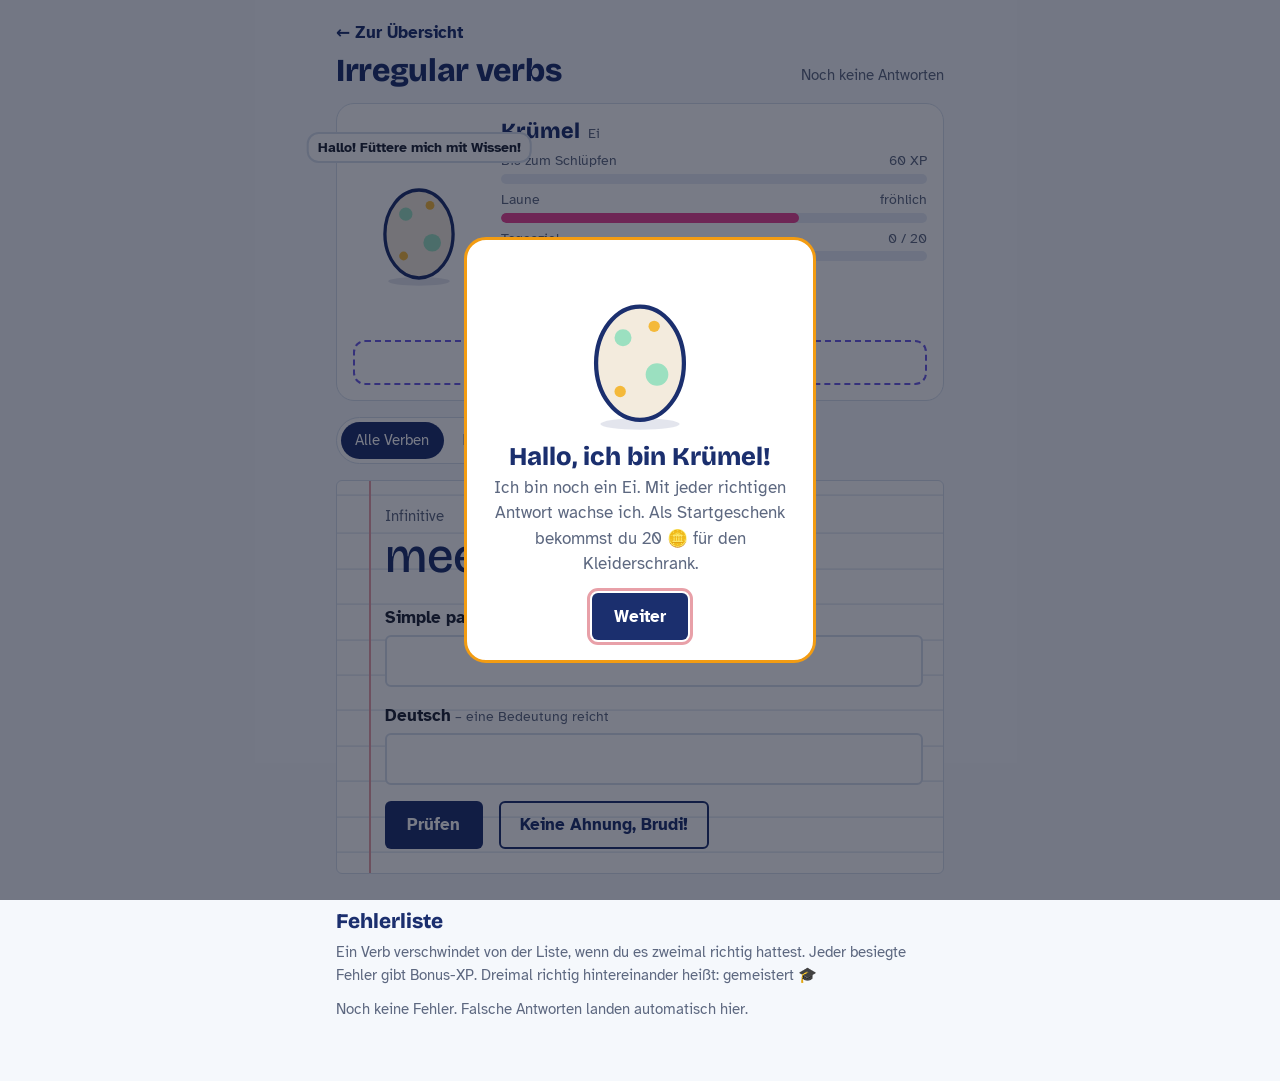
==== englisch-irregular-verbs.html @ addb7309 "Add files via upload" ====
<!DOCTYPE html>
<html lang="de">
<head>
<meta charset="utf-8">
<meta name="viewport" content="width=device-width, initial-scale=1, viewport-fit=cover">
<title>Irregular verbs – Lernwelt</title>
<link rel="icon" href="data:image/svg+xml,<svg xmlns=%22http://www.w3.org/2000/svg%22 viewBox=%220 0 100 100%22><text y=%22.9em%22 font-size=%2290%22>📘</text></svg>">
<link rel="preconnect" href="https://fonts.googleapis.com">
<link rel="preconnect" href="https://fonts.gstatic.com" crossorigin>
<link href="https://fonts.googleapis.com/css2?family=Bricolage+Grotesque:opsz,wght@12..96,500;12..96,800&family=Atkinson+Hyperlegible:wght@400;700&display=swap" rel="stylesheet">
<link rel="stylesheet" href="style.css">
</head>
<body>
<main>
  <a class="back" href="./">← Zur Übersicht</a>
  <header>
    <h1>Irregular verbs</h1>
    <p class="score" id="score">Noch keine Antworten</p>
  </header>

  <section id="buddy" aria-label="Dein Monster"></section>

  <div class="modes" role="group" aria-label="Übungsmodus">
    <button type="button" id="modeAll" aria-pressed="true">Alle Verben</button>
    <button type="button" id="modeErr" aria-pressed="false">Meine Fehler (0)</button>
  </div>

  <section class="sheet" id="sheet" aria-live="polite">
    <p class="given-label" id="givenLabel"></p>
    <p class="given" id="given"></p>
    <div class="field" id="f0"><label for="i0" id="l0"></label><input id="i0" autocomplete="off" autocapitalize="off" spellcheck="false"><p class="correction" id="c0" hidden></p></div>
    <div class="field" id="f1"><label for="i1" id="l1"></label><input id="i1" autocomplete="off" autocapitalize="off" spellcheck="false"><p class="correction" id="c1" hidden></p></div>
    <div class="actions">
      <button type="button" class="primary" id="go">Prüfen</button>
      <button type="button" class="secondary" id="idk">Keine Ahnung, Brudi!</button>
      <p class="feedback" id="feedback"></p>
    </div>
    <p class="full" id="full" hidden></p>
  </section>

  <section class="mistakes" aria-labelledby="mh">
    <h2 id="mh">Fehlerliste</h2>
    <p>Ein Verb verschwindet von der Liste, wenn du es zweimal richtig hattest. Jeder besiegte Fehler gibt Bonus-XP. Dreimal richtig hintereinander heißt: gemeistert 🎓</p>
    <div id="mistakeList"></div>
  </section>
</main>

<script src="kruemel.js"></script>
<script>
const VERBS = [
["be","was / were","sein"],["beat","beat","schlagen; besiegen"],["become","became","werden"],
["begin","began","beginnen; anfangen"],["bet","bet","wetten"],["bite","bit","beißen"],
["break","broke","(zer)brechen; kaputt machen"],["bring","brought","(mit)bringen"],["build","built","bauen"],
["burn","burnt / burned","(ver)brennen"],["buy","bought","kaufen"],["catch","caught","fangen"],
["choose","chose","(aus)wählen"],["come","came","kommen"],["cost","cost","kosten"],["cut","cut","schneiden"],
["deal (with)","dealt (with)","sich befassen (mit); umgehen (mit)"],["do","did","machen; tun"],
["draw","drew","zeichnen; ziehen"],["dream","dreamt / dreamed","träumen"],["drink","drank","trinken"],
["drive","drove","fahren"],["eat","ate","essen"],["fall","fell","(hin)fallen"],["feed","fed","füttern; ernähren"],
["feel","felt","fühlen"],["fight","fought","kämpfen; (sich) streiten"],["find","found","finden"],
["fit","fit / fitted","passen"],["fly","flew","fliegen"],["forget","forgot","vergessen"],
["forgive","forgave","vergeben; verzeihen"],["freeze","froze","gefrieren; erstarren"],["get","got","bekommen; erhalten"],
["give","gave","geben"],["go","went","gehen; fahren"],["grow","grew","wachsen; anbauen; züchten"],
["hang","hung","hängen"],["have","had","haben"],["hear","heard","hören"],["hide","hid","(sich) verstecken"],
["hit","hit","schlagen; treffen"],["hold","held","(fest)halten"],
["hurt","hurt","verletzen; sich wehtun"],["keep","kept","(auf)bewahren; behalten"],["know","knew","kennen; wissen"],
["lead","led","(an)führen"],["learn","learnt / learned","lernen"],["leave","left","(ver)lassen"],["let","let","lassen"],
["lie","lay","liegen"],["lose","lost","verlieren"],["make","made","machen; tun"],["mean","meant","bedeuten; meinen"],
["meet","met","treffen"],["pay","paid","(be)zahlen"],["put","put","legen; setzen; stellen"],["read","read","lesen"],
["ride","rode","fahren; reiten"],["ring","rang","klingeln; läuten"],["run","ran","laufen; rennen"],["say","said","sagen"],
["see","saw","sehen"],["sell","sold","verkaufen"],["send","sent","senden; verschicken"],["set up","set up","erbauen; errichten"],
["shoot","shot","schießen"],["show","showed","zeigen"],["sing","sang","singen"],["sink","sank","untergehen; sinken"],
["sit","sat","sitzen"],["sleep","slept","schlafen"],["smell","smelt / smelled","riechen; duften"],["speak","spoke","sprechen"],
["spell","spelt / spelled","buchstabieren"],["spend","spent","ausgeben; verbringen"],["stand","stood","stehen"],
["steal","stole","stehlen"],["swim","swam","schwimmen"],["take","took","nehmen"],["teach","taught","unterrichten; lehren; beibringen"],
["tell","told","erzählen"],["think","thought","(nach)denken; glauben"],["throw","threw","werfen"],
["understand","understood","verstehen"],["wake up","woke up","(auf)wachen; (auf)wecken"],["wear","wore","anhaben; tragen"],
["win","won","gewinnen; siegen"],["write","wrote","schreiben"]
].map(([inf,past,de])=>({inf,past,de}));
const TRAINER_ID = "irregular-verbs";
const K = Kruemel;
const $ = id => document.getElementById(id);
const FORMS = ["inf","past","de"];
const LABEL = {inf:"Infinitive", past:"Simple past", de:"Deutsch"};
const HINT  = {inf:"", past:"", de:" – eine Bedeutung reicht"};
const META = K.TRAINERS.find(t=>t.id===TRAINER_ID);

const norm = s => s.toLowerCase().replace(/ß/g,"ss").replace(/ä/g,"ae").replace(/ö/g,"oe").replace(/ü/g,"ue")
  .replace(/[()]/g,"").replace(/[.!?]+$/,"").replace(/\s+/g," ").trim();
function variants(form, value){
  const parts = value.split(form==="de" ? ";" : "/").map(s=>s.trim()).filter(Boolean);
  const out = new Set();
  for(const p of parts){
    const without = p.replace(/\([^)]*\)/g,"").replace(/\s+/g," ").trim();
    const withIt  = p.replace(/[()]/g,"").replace(/\s+/g," ").trim();
    for(const v of [without, withIt]){
      out.add(norm(v));
      if(form==="de" && /^sich /.test(v)) out.add(norm(v.slice(5)));
    }
  }
  return out;
}
function matches(form, verb, input){
  const n = norm(input);
  if(!n) return false;
  const ok = variants(form, verb[form]);
  if(ok.has(n)) return true;
  if(form!=="de"){
    const bits = n.split(/\s*[\/,]\s*/).filter(Boolean);
    return bits.length>1 && bits.every(b=>ok.has(b));
  }
  return false;
}

// ---- Trainer-Daten (Fehler, Meisterung, Rekord) ----
const T = K.trainer(TRAINER_ID);
const saveT = () => K.saveTrainer(TRAINER_ID, T);
const mastered = () => VERBS.filter(v=>(T.mastery[v.inf]||0) >= K.MASTERY).length;

let mode = "all", deck = [], current = null, givenForm = "inf", checked = false, lastInf = null;
let right = 0, total = 0, combo = 0;

K.mount($("buddy"), {
  greeting: "Verben! Lecker!",
  chips: () => [
    {text:"🔥 Serie " + combo, cls: combo>=3 ? "hot" : ""},
    {text:"🏆 Rekord " + T.bestCombo},
    {text:"🎓 " + mastered() + " / " + VERBS.length}
  ]
});

function shuffle(a){ for(let i=a.length-1;i>0;i--){const j=Math.floor(Math.random()*(i+1));[a[i],a[j]]=[a[j],a[i]];} return a; }
function nextVerb(){
  if(mode==="err"){
    const pool = VERBS.filter(v=>T.mistakes[v.inf]);
    if(!pool.length){ setMode("all"); return nextVerb(); }
    const choice = pool.length>1 ? pool.filter(v=>v.inf!==lastInf) : pool;
    return choice[Math.floor(Math.random()*choice.length)];
  }
  if(!deck.length){ deck = shuffle(VERBS.slice()); if(deck[deck.length-1].inf===lastInf) deck.unshift(deck.pop()); }
  return deck.pop();
}

function newRound(){
  current = nextVerb();
  lastInf = current.inf;
  givenForm = FORMS[Math.floor(Math.random()*3)];
  const asked = FORMS.filter(f=>f!==givenForm);
  $("givenLabel").textContent = LABEL[givenForm];
  $("given").textContent = current[givenForm];
  asked.forEach((f,i)=>{
    const l = $("l"+i); l.textContent = LABEL[f];
    if(HINT[f]){ const s=document.createElement("span"); s.className="hint"; s.textContent=HINT[f]; l.append(s); }
    $("i"+i).value=""; $("i"+i).readOnly=false;
    $("i"+i).lang = f==="de" ? "de" : "en";
    $("f"+i).className="field"; $("c"+i).hidden=true;
  });
  $("feedback").textContent=""; $("feedback").className="feedback";
  $("full").hidden=true;
  $("go").textContent="Prüfen";
  $("idk").hidden=false;
  checked=false;
  $("i0").focus();
}

function check(giveUp=false){
  const asked = FORMS.filter(f=>f!==givenForm);
  const cands = VERBS.filter(v=>norm(v[givenForm])===norm(current[givenForm]));
  const inputs = [ $("i0").value, $("i1").value ];
  let best = current, bestScore = -1;
  for(const v of cands){
    const s = asked.reduce((n,f,i)=>n+(matches(f,v,inputs[i])?1:0),0);
    if(s>bestScore){ best=v; bestScore=s; }
  }
  let allOk = true;
  asked.forEach((f,i)=>{
    const ok = !giveUp && matches(f,best,inputs[i]);
    if(!ok) allOk=false;
    $("f"+i).className = "field " + (ok?"ok":"bad");
    $("c"+i).hidden = false;
    $("c"+i).textContent = ok ? "Richtig" : "Richtig wäre: " + best[f];
    $("i"+i).readOnly = true;
  });
  total++;
  const key = best.inf;
  let fixed = false;
  const masteredBefore = mastered();
  if(allOk){
    right++; combo++;
    if(combo > T.bestCombo) T.bestCombo = combo;
    T.mastery[key] = (T.mastery[key]||0) + 1;
    if(T.mistakes[key]){ T.mistakes[key]--; if(T.mistakes[key]<=0){ delete T.mistakes[key]; fixed = true; } }
    $("feedback").textContent = T.mastery[key]===K.MASTERY ? "Richtig! Gemeistert 🎓" : "Richtig!";
    $("feedback").className="feedback ok";
  }else{
    combo = 0;
    T.mistakes[key] = 2;
    T.mastery[key] = 0;
    $("feedback").textContent = giveUp ? "Kein Ding – jetzt weißt du's. Kommt auf die Fehlerliste" : "Kommt auf die Fehlerliste";
    $("feedback").className="feedback bad";
    const sh=$("sheet"); sh.classList.remove("shake"); void sh.offsetWidth; sh.classList.add("shake");
  }
  saveT();
  $("full").textContent = best.inf + " – " + best.past + " – " + best.de;
  $("full").hidden = false;
  $("score").textContent = right + " von " + total + " richtig";
  $("go").textContent = "Weiter";
  $("idk").hidden = true;
  checked = true;
  renderMistakes();
  const r = {ok:allOk, gaveUp:giveUp, combo, fixed};
  K.react(K.award(TRAINER_ID, r), r);
  if(masteredBefore < VERBS.length && mastered() === VERBS.length && META && META.reward) K.grantReward(META.reward);
  if($("kCel").hidden) $("go").focus();
}

function setMode(m){
  mode = m;
  $("modeAll").setAttribute("aria-pressed", m==="all");
  $("modeErr").setAttribute("aria-pressed", m==="err");
}

let clearArmed = false;
function renderMistakes(){
  const list = VERBS.filter(v=>T.mistakes[v.inf]);
  $("modeErr").textContent = "Meine Fehler (" + list.length + ")";
  $("modeErr").disabled = !list.length;
  const box = $("mistakeList");
  box.textContent = "";
  clearArmed = false;
  if(!list.length){
    const p=document.createElement("p"); p.className="empty";
    p.textContent="Noch keine Fehler. Falsche Antworten landen automatisch hier.";
    box.append(p); return;
  }
  const wrap=document.createElement("div"); wrap.className="list-wrap";
  const t=document.createElement("table");
  t.innerHTML="<thead><tr><th>Infinitive</th><th>Simple past</th><th>Deutsch</th><th>Noch richtig</th></tr></thead>";
  const tb=document.createElement("tbody");
  for(const v of list){
    const tr=document.createElement("tr");
    [v.inf,v.past,v.de,T.mistakes[v.inf]+"×"].forEach((x,i)=>{const td=document.createElement("td"); td.textContent=x; if(i===3) td.className="n"; tr.append(td);});
    tb.append(tr);
  }
  t.append(tb); wrap.append(t); box.append(wrap);
  const clear=document.createElement("button"); clear.className="link"; clear.type="button";
  clear.textContent="Fehlerliste leeren";
  clear.onclick=()=>{
    if(!clearArmed){ clearArmed = true; clear.textContent = "Wirklich alle löschen? Nochmal tippen"; return; }
    T.mistakes={}; saveT(); renderMistakes(); if(mode==="err"){ setMode("all"); newRound(); }
  };
  box.append(clear);
}

$("go").onclick = ()=> checked ? newRound() : check();
$("idk").onclick = ()=> { if(!checked) check(true); };
$("i0").addEventListener("keydown",e=>{ if(e.key==="Enter"){ e.preventDefault(); if(checked) newRound(); else $("i1").focus(); }});
$("i1").addEventListener("keydown",e=>{ if(e.key==="Enter"){ e.preventDefault(); checked ? newRound() : check(); }});
$("modeAll").onclick=()=>{ if(mode!=="all"){ setMode("all"); newRound(); } };
$("modeErr").onclick=()=>{ if(mode!=="err"){ setMode("err"); newRound(); } };

renderMistakes();
newRound();
</script>
</body>
</html>
---- style.css ----
:root{
  --paper:#F5F8FC; --sheet:#FFFFFF; --ink:#1B2F6E; --text:#1C2333; --muted:#5D6880;
  --rule:#D5DEEC; --margin:#E8A0A8; --ok:#1F7A4A; --ok-bg:#E3F4EA; --bad:#C8312F; --bad-bg:#FBE6E5;
  --btn:#1B2F6E; --btn-text:#FFFFFF; --field:#FFFFFF;
  --xp:#6C5CE7; --mood:#E84393; --goal:#F39C12; --track:#E6ECF5; --bubble:#FFFFFF; --petline:#1B2F6E;
  color-scheme:light;
  box-sizing:border-box; padding-top:env(safe-area-inset-top,0px); padding-bottom:env(safe-area-inset-bottom,0px);
}
@media (prefers-color-scheme:dark){
  :root:not([data-theme="light"]){
    --paper:#10162A; --sheet:#18203A; --ink:#A9BCFF; --text:#E6EAF5; --muted:#9AA4BE;
    --rule:#2C3758; --margin:#8A4552; --ok:#6BD69B; --ok-bg:#16352A; --bad:#FF8A84; --bad-bg:#3E1E24;
    --btn:#A9BCFF; --btn-text:#10162A; --field:#121A30;
    --xp:#A29BFE; --mood:#FD79A8; --goal:#FDCB6E; --track:#26304D; --bubble:#232D4C; --petline:#0E1426;
    color-scheme:dark;
  }
}
:root[data-theme="dark"]{
  --paper:#10162A; --sheet:#18203A; --ink:#A9BCFF; --text:#E6EAF5; --muted:#9AA4BE;
  --rule:#2C3758; --margin:#8A4552; --ok:#6BD69B; --ok-bg:#16352A; --bad:#FF8A84; --bad-bg:#3E1E24;
  --btn:#A9BCFF; --btn-text:#10162A; --field:#121A30;
  --xp:#A29BFE; --mood:#FD79A8; --goal:#FDCB6E; --track:#26304D; --bubble:#232D4C; --petline:#0E1426;
  color-scheme:dark;
}
*,*::before,*::after{box-sizing:inherit}
html{scroll-padding-top:env(safe-area-inset-top,0px)}
body{margin:0;background:var(--paper);color:var(--text);
  font-family:"Atkinson Hyperlegible",system-ui,-apple-system,"Segoe UI",sans-serif;font-size:1.0625rem;line-height:1.5}
main{max-width:40rem;margin:0 auto;padding:1.25rem 1rem 3rem}
header{display:flex;flex-wrap:wrap;align-items:flex-end;justify-content:space-between;gap:.5rem 1rem;margin-bottom:1rem}
h1{font-family:"Bricolage Grotesque",system-ui,sans-serif;font-weight:800;font-size:2rem;line-height:1.05;margin:0;color:var(--ink);letter-spacing:-.01em}
.score{color:var(--muted);font-size:.95rem;margin:0}

/* buddy */
.buddy{display:grid;grid-template-columns:auto 1fr;gap:.75rem 1rem;align-items:center;background:var(--sheet);border:1px solid var(--rule);border-radius:18px;padding:.9rem 1rem;margin-bottom:1rem}
.pet-wrap{position:relative;width:132px;height:132px}
#kPet{width:132px;height:132px;color:var(--petline)}
#kPet svg{width:100%;height:100%;display:block;overflow:visible}
.bubble{position:absolute;left:50%;bottom:calc(100% - 6px);transform:translateX(-50%);background:var(--bubble);color:var(--text);border:2px solid var(--rule);
  border-radius:12px;padding:.2rem .55rem;font-size:.85rem;font-weight:700;white-space:nowrap;pointer-events:none;opacity:0;transition:opacity .2s;z-index:2}
.bubble.show{opacity:1}
.float{position:absolute;right:-.25rem;top:.25rem;white-space:pre;text-align:right;line-height:1.15;font-weight:800;font-family:"Bricolage Grotesque",system-ui,sans-serif;color:var(--xp);font-size:1.15rem;opacity:0;pointer-events:none}
.float.go{animation:floatUp 1.1s ease-out}
@keyframes floatUp{0%{opacity:0;transform:translateY(8px)}20%{opacity:1}100%{opacity:0;transform:translateY(-28px)}}
.stats{min-width:0}
.name-row{display:flex;align-items:baseline;gap:.5rem;flex-wrap:wrap}
.pet-name{font-family:"Bricolage Grotesque",system-ui,sans-serif;font-weight:800;font-size:1.35rem;color:var(--ink);background:none;border:0;padding:0;cursor:pointer;text-align:left}
.pet-name:hover{text-decoration:underline}
.name-input{font:inherit;font-weight:700;font-size:1.1rem;width:9rem;padding:.15rem .4rem;border:2px solid var(--ink);border-radius:6px;background:var(--field);color:var(--text)}
.stage{color:var(--muted);font-size:.9rem}
.bar{margin-top:.4rem}
.bar-label{display:flex;justify-content:space-between;gap:.5rem;font-size:.85rem;color:var(--muted)}
.track{height:10px;background:var(--track);border-radius:99px;overflow:hidden;margin-top:2px}
.fill{height:100%;border-radius:99px;transition:width .5s ease}
.fill.xp{background:var(--xp)} .fill.mood{background:var(--mood)} .fill.goal{background:var(--goal)}
.chips{display:flex;gap:.4rem;flex-wrap:wrap;margin-top:.55rem}
.chip.coins{border-color:var(--goal)}
.chip.coins.bump{animation:bump .4s ease}
@keyframes bump{40%{transform:scale(1.18)}}
.wardrobe-btn{grid-column:1/-1;font:inherit;font-weight:700;font-size:1rem;border:2px dashed var(--xp);color:var(--xp);background:transparent;border-radius:12px;padding:.55rem 1rem;cursor:pointer;width:100%}
.wardrobe-btn:focus-visible,.item:focus-visible,.shop-close:focus-visible{outline:3px solid var(--margin);outline-offset:2px}
.shop{background:var(--sheet);border:1px solid var(--rule);border-radius:18px;padding:1rem;margin:-.25rem 0 1rem}
.shop[hidden]{display:none}
.shop-head{display:flex;align-items:center;justify-content:space-between;gap:.75rem;flex-wrap:wrap}
.shop h2{font-family:"Bricolage Grotesque",system-ui,sans-serif;font-weight:800;font-size:1.3rem;color:var(--ink);margin:0}
.shop h3{font-size:1rem;margin:1rem 0 .4rem;color:var(--muted);font-weight:700}
.shop-note{color:var(--muted);font-size:.92rem;margin:.4rem 0 0}
.shop-close{font:inherit;font-weight:700;border:0;background:var(--ink);color:var(--btn-text);border-radius:99px;padding:.35rem .9rem;cursor:pointer}
.items{display:grid;grid-template-columns:repeat(auto-fill,minmax(6.4rem,1fr));gap:.5rem}
.item{font:inherit;background:var(--paper);border:2px solid var(--rule);border-radius:12px;padding:.35rem .35rem .5rem;cursor:pointer;color:var(--text);display:flex;flex-direction:column;align-items:center;gap:.1rem;text-align:center}
.item .mini{width:64px;height:64px;color:var(--petline)}
.item .mini svg{width:100%;height:100%;overflow:visible}
.mini .body-g{animation:none!important}
.item .iname{font-weight:700;font-size:.88rem;line-height:1.2}
.item .istat{font-size:.82rem;color:var(--muted)}
.item.worn{border-color:var(--ok);background:var(--ok-bg)}
.item.worn .istat{color:var(--ok);font-weight:700}
.item.trying{border-color:var(--xp)}
.item.trying .istat{color:var(--xp);font-weight:700}
.item.poor,.item.locked{opacity:.55}
.chip{font-size:.85rem;font-weight:700;border:1px solid var(--rule);border-radius:99px;padding:.1rem .55rem;background:var(--paper)}
.chip.hot{border-color:var(--goal)}
@media (max-width:420px){.buddy{grid-template-columns:1fr;justify-items:center;text-align:left}.stats{width:100%}.pet-wrap{margin-top:1.4rem}}

/* pet motion */
@media (prefers-reduced-motion:no-preference){
  #kPet .body-g{animation:breathe 3.2s ease-in-out infinite;transform-origin:60px 112px}
  #kPet.hop{animation:hop .55s ease}
  #kPet.droop{animation:droop .6s ease}
  #kPet.egg-wobble .body-g{animation:wobble 1.6s ease-in-out infinite;transform-origin:60px 105px}
}
@keyframes breathe{50%{transform:scale(1.03,.97)}}
@keyframes hop{30%{transform:translateY(-16px)}60%{transform:translateY(0)}75%{transform:translateY(-5px)}}
@keyframes droop{30%{transform:rotate(-6deg)}70%{transform:rotate(5deg)}}
@keyframes wobble{0%,60%,100%{transform:rotate(0)}70%{transform:rotate(-7deg)}80%{transform:rotate(6deg)}90%{transform:rotate(-3deg)}}

.modes{display:flex;gap:.25rem;background:var(--sheet);border:1px solid var(--rule);border-radius:999px;padding:.25rem;margin-bottom:1rem;width:max-content;max-width:100%}
.modes button{border:0;background:transparent;color:var(--muted);font:inherit;font-size:.95rem;padding:.45rem .9rem;border-radius:999px;cursor:pointer}
.modes button[aria-pressed="true"]{background:var(--ink);color:var(--btn-text)}
.modes button:disabled{opacity:.45;cursor:not-allowed}

.sheet{position:relative;background:var(--sheet);border:1px solid var(--rule);border-radius:6px;
  padding:1.5rem 1.25rem 1.5rem 3rem;
  background-image:repeating-linear-gradient(to bottom,transparent 0,transparent 2.15rem,var(--rule) 2.15rem,var(--rule) calc(2.15rem + 1px));
  background-position:0 1.1rem}
.sheet::before{content:"";position:absolute;top:0;bottom:0;left:2rem;width:2px;background:var(--margin)}
.given-label{color:var(--muted);font-size:.95rem;margin:0}
.given{font-family:"Bricolage Grotesque",system-ui,sans-serif;font-weight:500;font-size:clamp(2rem,8vw,3rem);line-height:1.15;color:var(--ink);margin:.1rem 0 1.25rem;overflow-wrap:anywhere}
.field{margin-bottom:1rem}
.field label{display:block;font-weight:700;margin-bottom:.3rem}
.field .hint{font-weight:400;color:var(--muted);font-size:.9rem}
.field input{width:100%;font:inherit;font-size:1.2rem;padding:.6rem .75rem;border:2px solid var(--rule);border-radius:6px;background:var(--field);color:var(--text)}
.field input:focus-visible{outline:none;border-color:var(--ink)}
.field.ok input{border-color:var(--ok);background:var(--ok-bg)}
.field.bad input{border-color:var(--bad);background:var(--bad-bg);text-decoration:line-through;text-decoration-color:var(--bad)}
.correction{margin:.35rem 0 0;font-size:1rem}
.field.ok .correction{color:var(--ok)}
.field.bad .correction{color:var(--bad);font-weight:700}
.actions{display:flex;align-items:center;gap:.75rem 1rem;flex-wrap:wrap;margin-top:.5rem}
.primary{font:inherit;font-weight:700;font-size:1.05rem;border:0;border-radius:6px;padding:.7rem 1.4rem;background:var(--btn);color:var(--btn-text);cursor:pointer}
.secondary{font:inherit;font-weight:700;font-size:1.05rem;border:2px solid var(--ink);border-radius:6px;padding:calc(.7rem - 2px) 1.2rem;background:transparent;color:var(--ink);cursor:pointer}
.secondary[hidden]{display:none}
.secondary:focus-visible,.primary:focus-visible,.modes button:focus-visible,.link:focus-visible,.pet-name:focus-visible{outline:3px solid var(--margin);outline-offset:2px}
.feedback{margin:0;font-weight:700}
.feedback.ok{color:var(--ok)} .feedback.bad{color:var(--bad)}
.full{color:var(--muted);font-size:.95rem;margin:.75rem 0 0}

.mistakes{margin-top:2rem}
.mistakes h2{font-family:"Bricolage Grotesque",system-ui,sans-serif;font-weight:800;font-size:1.3rem;color:var(--ink);margin:0 0 .25rem}
.mistakes p{color:var(--muted);margin:0 0 .75rem;font-size:.95rem}
.list-wrap{overflow-x:auto}
table{border-collapse:collapse;width:100%;font-size:.98rem}
th,td{text-align:left;padding:.4rem .5rem;border-bottom:1px solid var(--rule);vertical-align:top}
th{color:var(--muted);font-weight:400}
td.n{color:var(--bad);font-weight:700;white-space:nowrap}
.link{background:none;border:0;padding:0;font:inherit;color:var(--ink);text-decoration:underline;cursor:pointer;margin-top:.75rem}
.empty{color:var(--muted)}
@media (max-width:420px){.sheet{padding-left:2.4rem}.sheet::before{left:1.5rem}}
@media (prefers-reduced-motion:no-preference){.sheet.shake{animation:shake .3s}}
@keyframes shake{25%{transform:translateX(-4px)}75%{transform:translateX(4px)}}

/* celebration */
.celebrate{position:fixed;inset:0;display:grid;place-items:center;background:rgba(10,15,35,.55);z-index:20;padding:1rem}
.celebrate[hidden]{display:none}
.celebrate-card{background:var(--sheet);border-radius:22px;padding:1.5rem 1.5rem 1.25rem;max-width:22rem;width:100%;text-align:center;border:3px solid var(--goal)}
.celebrate-card .big{width:170px;height:170px;margin:0 auto;color:var(--petline)}
.celebrate-card .big svg{width:100%;height:100%;overflow:visible}
.celebrate-card h2{font-family:"Bricolage Grotesque",system-ui,sans-serif;font-weight:800;color:var(--ink);font-size:1.6rem;line-height:1.15;margin:.5rem 0 .25rem}
.celebrate-card p{margin:0 0 1rem;color:var(--muted)}
@media (prefers-reduced-motion:no-preference){
  .celebrate-card{animation:pop .45s cubic-bezier(.2,1.4,.4,1)}
}
@keyframes pop{0%{transform:scale(.6);opacity:0}100%{transform:scale(1);opacity:1}}

/* ---- Lernwelt: Übersicht ---- */
.back{display:inline-block;margin-bottom:.5rem;color:var(--ink);font-weight:700;text-decoration:none}
.back:hover{text-decoration:underline}
.intro{color:var(--muted);margin:.25rem 0 0}
.subject{font-family:"Bricolage Grotesque",system-ui,sans-serif;font-weight:800;font-size:1.3rem;color:var(--ink);margin:1.5rem 0 .5rem}
.cards{display:grid;grid-template-columns:repeat(auto-fill,minmax(15rem,1fr));gap:.75rem}
.card{display:block;text-decoration:none;color:var(--text);background:var(--sheet);border:1px solid var(--rule);border-radius:16px;padding:1rem 1.1rem}
.card:hover{border-color:var(--ink)}
.card:focus-visible{outline:3px solid var(--margin);outline-offset:2px}
.card h3{font-family:"Bricolage Grotesque",system-ui,sans-serif;font-weight:800;font-size:1.2rem;color:var(--ink);margin:0}
.card p{margin:.15rem 0 .6rem;color:var(--muted);font-size:.95rem}
.card .meta{display:flex;justify-content:space-between;gap:.5rem;font-size:.88rem;color:var(--muted);margin-top:.3rem}
.card .badge{font-weight:700;color:var(--ok)}
.fill.master{background:var(--ok)}
.backup{margin-top:2.5rem;background:var(--sheet);border:1px solid var(--rule);border-radius:16px;padding:.75rem 1rem}
.backup summary{cursor:pointer;font-weight:700;color:var(--ink)}
.backup p{color:var(--muted);font-size:.95rem}
.backup textarea{width:100%;min-height:5.5rem;font:inherit;font-size:.8rem;font-family:ui-monospace,Menlo,Consolas,monospace;padding:.5rem;border:2px solid var(--rule);border-radius:8px;background:var(--field);color:var(--text);word-break:break-all}
.backup textarea:focus-visible{outline:none;border-color:var(--ink)}
.row{display:flex;gap:.5rem;flex-wrap:wrap;align-items:center;margin:.5rem 0 1rem}
.small{font-size:.95rem;padding:.5rem 1rem}
.msg{font-weight:700;margin:0}
.msg.ok{color:var(--ok)} .msg.bad{color:var(--bad)}
.backup h3{font-size:1rem;margin:1rem 0 .25rem}
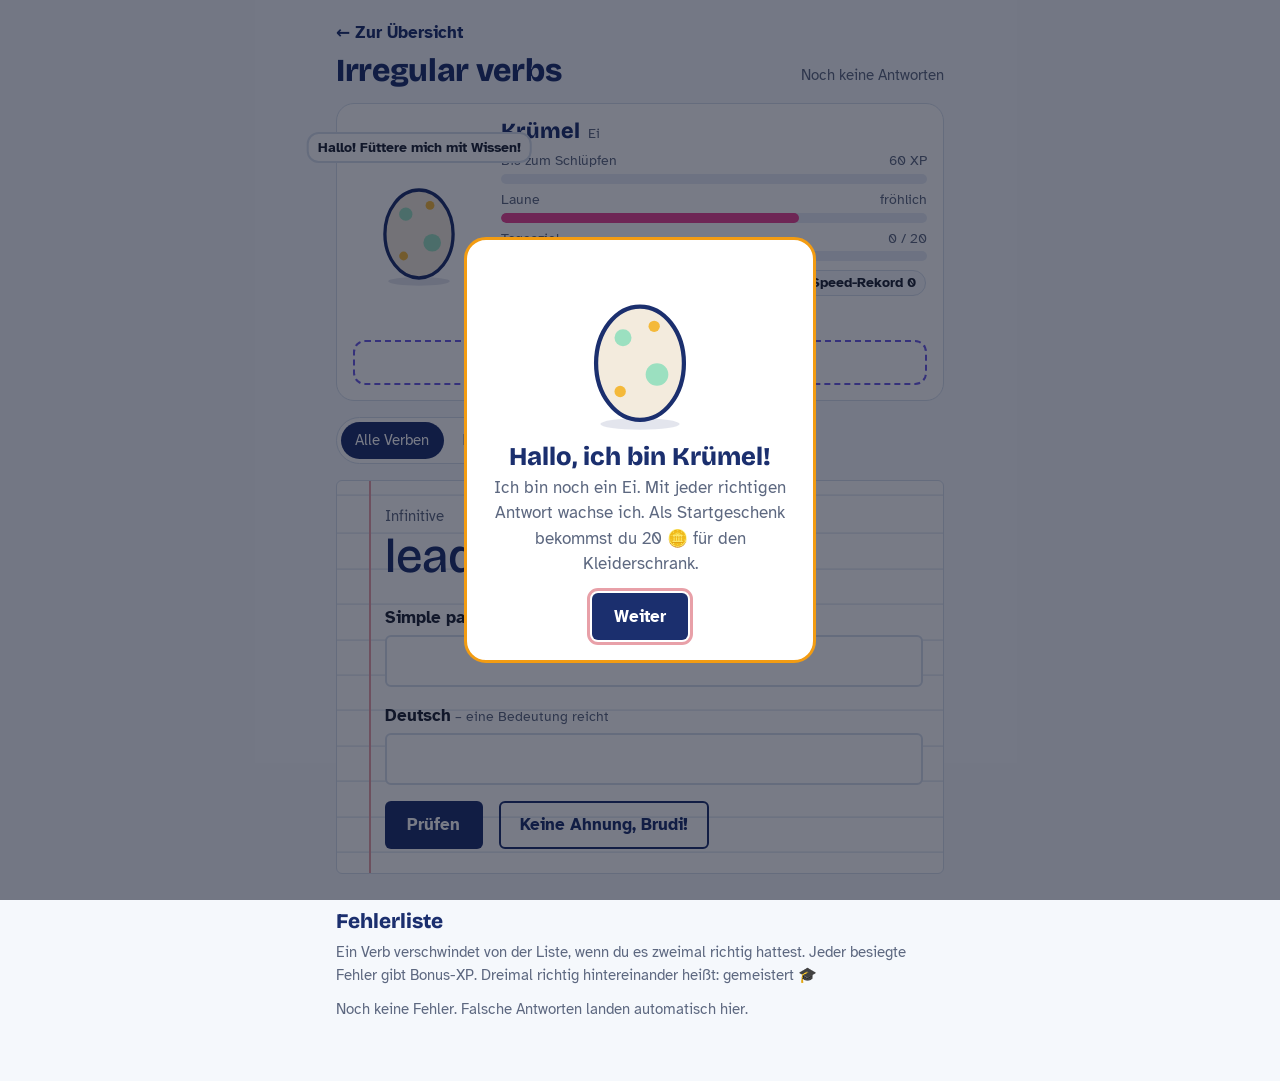
==== commit f13f50e3: "Add files via upload" ====
--- a/englisch-irregular-verbs.html
+++ b/englisch-irregular-verbs.html
@@ -23,9 +23,25 @@
   <div class="modes" role="group" aria-label="Übungsmodus">
     <button type="button" id="modeAll" aria-pressed="true">Alle Verben</button>
     <button type="button" id="modeErr" aria-pressed="false">Meine Fehler (0)</button>
+    <button type="button" id="modeSpeed" class="speed" aria-pressed="false">⚡ Speed</button>
   </div>
 
   <section class="sheet" id="sheet" aria-live="polite">
+    <div class="speedbar" id="speedBar" hidden><span id="speedTime">1:00</span><div class="track"><div class="fill goal" id="speedFill"></div></div><span id="speedScore">0 ✓</span></div>
+    <div id="speedStart" hidden>
+      <p class="given-label">Speed Challenge</p>
+      <p class="speed-title">60 Sekunden. Wie viele schaffst du?</p>
+      <p class="speed-text">Es wird immer nur eine Form gefragt. Enter schickt ab, und sofort kommt das nächste Verb. Neuer Rekord gibt Bonus-Münzen!</p>
+      <p class="speed-text" id="speedBestText"></p>
+      <button type="button" class="primary" id="speedGo">Los geht's!</button>
+    </div>
+    <div id="speedEnd" hidden>
+      <p class="given-label">Zeit um!</p>
+      <p class="speed-score" id="speedResult">0</p>
+      <p class="speed-text" id="speedResultText"></p>
+      <button type="button" class="primary" id="speedAgain">Nochmal!</button>
+    </div>
+    <div id="quiz">
     <p class="given-label" id="givenLabel"></p>
     <p class="given" id="given"></p>
     <div class="field" id="f0"><label for="i0" id="l0"></label><input id="i0" autocomplete="off" autocapitalize="off" spellcheck="false"><p class="correction" id="c0" hidden></p></div>
@@ -36,6 +52,7 @@
       <p class="feedback" id="feedback"></p>
     </div>
     <p class="full" id="full" hidden></p>
+    </div>
   </section>
 
   <section class="mistakes" aria-labelledby="mh">
@@ -117,6 +134,10 @@
 const mastered = () => VERBS.filter(v=>(T.mastery[v.inf]||0) >= K.MASTERY).length;
 
 let mode = "all", deck = [], current = null, givenForm = "inf", checked = false, lastInf = null;
+let speed = null; // {end, score, timer, askForm}
+const SPEED_SECONDS = 60, SPEED_RECORD_COINS = 5;
+T.speedBest = T.speedBest || 0;
+K.trackTime(TRAINER_ID);
 let right = 0, total = 0, combo = 0;
 
 K.mount($("buddy"), {
@@ -124,7 +145,8 @@
   chips: () => [
     {text:"🔥 Serie " + combo, cls: combo>=3 ? "hot" : ""},
     {text:"🏆 Rekord " + T.bestCombo},
-    {text:"🎓 " + mastered() + " / " + VERBS.length}
+    {text:"🎓 " + mastered() + " / " + VERBS.length},
+    {text:"⚡ Speed-Rekord " + T.speedBest}
   ]
 });
 
@@ -214,9 +236,103 @@
 }
 
 function setMode(m){
+  if(speed && speed.timer) stopSpeed(false);
   mode = m;
   $("modeAll").setAttribute("aria-pressed", m==="all");
   $("modeErr").setAttribute("aria-pressed", m==="err");
+  $("modeSpeed").setAttribute("aria-pressed", m==="speed");
+  const sp = m==="speed";
+  $("speedStart").hidden = !sp; $("speedEnd").hidden = true; $("speedBar").hidden = true;
+  $("quiz").hidden = sp;
+  $("f1").hidden = false;
+  if(sp){ $("speedBestText").textContent = T.speedBest ? "Dein Rekord: " + T.speedBest + " richtige." : "Noch kein Rekord. Leg los!"; $("speedGo").focus(); }
+}
+
+// ---- Speed Challenge ----
+function startSpeed(){
+  combo = 0;
+  speed = {end: Date.now() + SPEED_SECONDS*1000, score: 0, timer: null, askForm: null};
+  K.hold(true);
+  $("speedStart").hidden = true; $("speedEnd").hidden = true;
+  $("speedBar").hidden = false; $("quiz").hidden = false; $("f1").hidden = true;
+  $("go").textContent = "Prüfen"; $("idk").hidden = false; $("full").hidden = true;
+  $("feedback").textContent = ""; $("feedback").className = "feedback";
+  nextSpeed();
+  tickSpeed();
+  speed.timer = setInterval(tickSpeed, 100);
+}
+function tickSpeed(){
+  const left = Math.max(0, speed.end - Date.now());
+  const sec = Math.ceil(left/1000);
+  $("speedTime").textContent = Math.floor(sec/60) + ":" + String(sec%60).padStart(2,"0");
+  $("speedFill").style.width = (left / (SPEED_SECONDS*1000) * 100) + "%";
+  $("speedBar").classList.toggle("low", sec <= 10);
+  $("speedScore").textContent = speed.score + " ✓";
+  if(left <= 0) stopSpeed(true);
+}
+function nextSpeed(){
+  current = nextVerb(); lastInf = current.inf;
+  givenForm = FORMS[Math.floor(Math.random()*3)];
+  const others = FORMS.filter(f=>f!==givenForm);
+  speed.askForm = others[Math.floor(Math.random()*2)];
+  $("givenLabel").textContent = LABEL[givenForm];
+  $("given").textContent = current[givenForm];
+  const l = $("l0"); l.textContent = LABEL[speed.askForm];
+  if(HINT[speed.askForm]){ const s=document.createElement("span"); s.className="hint"; s.textContent=HINT[speed.askForm]; l.append(s); }
+  $("i0").value = ""; $("i0").readOnly = false; $("i0").lang = speed.askForm==="de" ? "de" : "en";
+  $("f0").className = "field"; $("c0").hidden = true;
+  $("i0").focus();
+}
+function submitSpeed(skip){
+  if(!speed || !speed.timer) return;
+  const f = speed.askForm, input = $("i0").value;
+  if(!skip && !input.trim()) return;
+  const cands = VERBS.filter(v=>norm(v[givenForm])===norm(current[givenForm]));
+  const hit = skip ? null : cands.find(v=>matches(f, v, input));
+  const ok = !!hit, verb = hit || current;
+  if(ok){
+    speed.score++; combo++;
+    if(combo > T.bestCombo) T.bestCombo = combo;
+    let fixed = false;
+    if(T.mistakes[verb.inf]){ T.mistakes[verb.inf]--; if(T.mistakes[verb.inf]<=0){ delete T.mistakes[verb.inf]; fixed = true; } }
+    $("feedback").textContent = "✓ " + verb[givenForm] + " → " + verb[f];
+    $("feedback").className = "feedback ok";
+    saveT();
+    const r = {ok:true, combo, fixed};
+    K.react(K.award(TRAINER_ID, r), r);
+  }else{
+    combo = 0;
+    T.mistakes[verb.inf] = 2;
+    $("feedback").textContent = "✗ " + verb[givenForm] + " → " + verb[f];
+    $("feedback").className = "feedback bad";
+    saveT();
+    const r = {ok:false, gaveUp:skip, combo};
+    K.react(K.award(TRAINER_ID, r), r);
+  }
+  right += ok ? 1 : 0; total++;
+  $("score").textContent = right + " von " + total + " richtig";
+  renderMistakes();
+  nextSpeed();
+}
+function stopSpeed(finished){
+  clearInterval(speed.timer); speed.timer = null;
+  $("speedBar").hidden = true; $("quiz").hidden = true; $("f1").hidden = false;
+  if(finished){
+    const score = speed.score, old = T.speedBest;
+    $("speedEnd").hidden = false;
+    $("speedResult").textContent = score;
+    if(score > old){
+      T.speedBest = score; saveT();
+      $("speedResultText").textContent = old ? "Neuer Rekord! Vorher waren es " + old + ". Bonus: +" + SPEED_RECORD_COINS + " 🪙" : "Dein erster Rekord! Bonus: +" + SPEED_RECORD_COINS + " 🪙";
+      K.bonusCoins(SPEED_RECORD_COINS);
+      K.say("Rekord! Wahnsinn!", 3000);
+    }else{
+      $("speedResultText").textContent = "Richtige Antworten. Dein Rekord: " + old + (old - score <= 2 ? ". Ganz knapp!" : ".");
+    }
+    $("speedAgain").focus();
+  }
+  K.render();
+  K.hold(false);
 }
 
 let clearArmed = false;
@@ -251,12 +367,15 @@
   box.append(clear);
 }
 
-$("go").onclick = ()=> checked ? newRound() : check();
-$("idk").onclick = ()=> { if(!checked) check(true); };
-$("i0").addEventListener("keydown",e=>{ if(e.key==="Enter"){ e.preventDefault(); if(checked) newRound(); else $("i1").focus(); }});
+$("go").onclick = ()=> mode==="speed" ? submitSpeed(false) : (checked ? newRound() : check());
+$("idk").onclick = ()=> { if(mode==="speed") submitSpeed(true); else if(!checked) check(true); };
+$("i0").addEventListener("keydown",e=>{ if(e.key==="Enter"){ e.preventDefault(); if(mode==="speed") submitSpeed(false); else if(checked) newRound(); else $("i1").focus(); }});
 $("i1").addEventListener("keydown",e=>{ if(e.key==="Enter"){ e.preventDefault(); checked ? newRound() : check(); }});
 $("modeAll").onclick=()=>{ if(mode!=="all"){ setMode("all"); newRound(); } };
 $("modeErr").onclick=()=>{ if(mode!=="err"){ setMode("err"); newRound(); } };
+$("modeSpeed").onclick=()=>{ if(mode!=="speed") setMode("speed"); };
+$("speedGo").onclick = startSpeed;
+$("speedAgain").onclick = startSpeed;
 
 renderMistakes();
 newRound();
--- a/style.css
+++ b/style.css
@@ -176,3 +176,16 @@
 .msg{font-weight:700;margin:0}
 .msg.ok{color:var(--ok)} .msg.bad{color:var(--bad)}
 .backup h3{font-size:1rem;margin:1rem 0 .25rem}
+
+/* ---- Speed Challenge ---- */
+.speedbar{display:grid;grid-template-columns:auto 1fr auto;align-items:center;gap:.75rem;margin-bottom:1rem;font-weight:700;font-variant-numeric:tabular-nums}
+.speedbar[hidden]{display:none}
+.speedbar .track{height:12px;margin:0}
+.speedbar .fill{transition:width .1s linear}
+.speedbar.low #speedTime{color:var(--bad)}
+.speed-title{font-family:"Bricolage Grotesque",system-ui,sans-serif;font-weight:800;font-size:clamp(1.6rem,6vw,2.2rem);line-height:1.15;color:var(--ink);margin:.1rem 0 .5rem}
+.speed-text{color:var(--muted);margin:0 0 1rem}
+.speed-score{font-family:"Bricolage Grotesque",system-ui,sans-serif;font-weight:800;font-size:4rem;line-height:1;color:var(--ink);margin:.25rem 0}
+.modes button.speed[aria-pressed="true"]{background:var(--goal);color:#1C2333}
+.stats-row{display:flex;gap:.4rem;flex-wrap:wrap;margin:-.25rem 0 1rem}
+.card .time{font-size:.85rem;color:var(--muted);margin-top:.35rem}
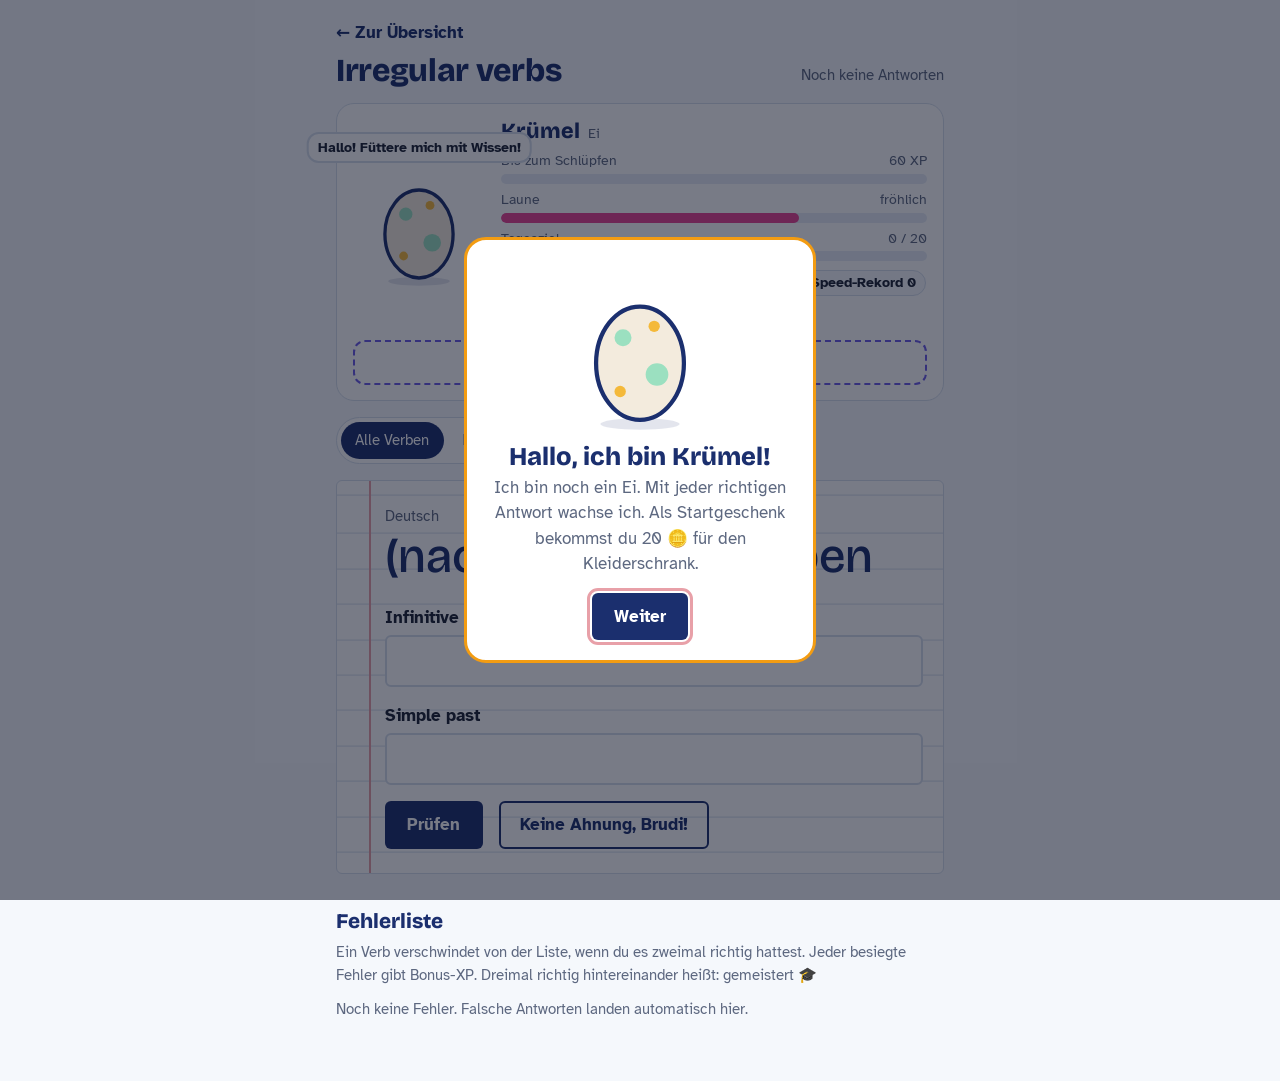
==== commit f97a4ef2: "Add files via upload zoo update" ====
--- a/englisch-irregular-verbs.html
+++ b/englisch-irregular-verbs.html
@@ -327,7 +327,12 @@
       K.bonusCoins(SPEED_RECORD_COINS);
       K.say("Rekord! Wahnsinn!", 3000);
     }else{
-      $("speedResultText").textContent = "Richtige Antworten. Dein Rekord: " + old + (old - score <= 2 ? ". Ganz knapp!" : ".");
+      const diff = old - score;
+      $("speedResultText").textContent =
+        old === 0 ? "Noch kein Treffer. Probier's gleich nochmal!" :
+        diff === 0 ? "Genau dein Rekord eingestellt! Nächstes Mal knackst du ihn." :
+        diff <= 2 ? "Nur " + diff + " unter deinem Rekord von " + old + ". Ganz knapp!" :
+        "Richtige Antworten. Dein Rekord: " + old + ".";
     }
     $("speedAgain").focus();
   }
--- a/style.css
+++ b/style.css
@@ -189,3 +189,43 @@
 .modes button.speed[aria-pressed="true"]{background:var(--goal);color:#1C2333}
 .stats-row{display:flex;gap:.4rem;flex-wrap:wrap;margin:-.25rem 0 1rem}
 .card .time{font-size:.85rem;color:var(--muted);margin-top:.35rem}
+
+/* ---- Zoo ---- */
+:root{--sky:#DDEFFF;--sky2:#F5F8FC;--grass:#BFE8A6;--grass2:#9ED68A}
+@media (prefers-color-scheme:dark){:root:not([data-theme="light"]){--sky:#1B2546;--sky2:#232E55;--grass:#2C4A3A;--grass2:#24402F}}
+:root[data-theme="dark"]{--sky:#1B2546;--sky2:#232E55;--grass:#2C4A3A;--grass2:#24402F}
+.zoo{margin-bottom:1rem}
+.zoo .subject{margin-top:.5rem}
+.zoo-hint{color:var(--muted);font-size:.92rem;margin:-.35rem 0 .5rem}
+.meadow{position:relative;height:210px;border-radius:18px;border:1px solid var(--rule);overflow:hidden;
+  background:linear-gradient(to bottom,var(--sky2) 0,var(--sky) 52%,var(--grass) 52%,var(--grass2) 100%)}
+.zpet{position:absolute;transform:translateX(-50%);padding:0;border:0;background:none;cursor:pointer;color:var(--petline);transition:left 2.4s ease-in-out,bottom .6s ease}
+.zpet .zsvg{display:block;width:100%;height:100%}
+.zpet .zsvg svg{width:100%;height:100%;overflow:visible;display:block}
+.zpet .zsvg.flip svg{transform:scaleX(-1)}
+.zpet .zbubble{bottom:calc(100% - 4px);z-index:30}
+.zpet.sel::after{content:"";position:absolute;left:18%;right:18%;bottom:-3px;height:6px;border-radius:99px;background:var(--xp);opacity:.6}
+.zpet.active::before{content:"🌱";position:absolute;top:-4px;right:-2px;font-size:1rem}
+.zpet:focus-visible{outline:3px solid var(--margin);outline-offset:2px;border-radius:12px}
+@media (prefers-reduced-motion:no-preference){
+  .zpet .zsvg.hop{animation:hop .55s ease}
+  .zpet.walking .zsvg svg{animation:walkbob .4s ease-in-out infinite}
+  .zpet .body-g{animation:breathe 3.2s ease-in-out infinite;transform-origin:60px 112px}
+}
+@keyframes walkbob{50%{translate:0 -4px}}
+@media (prefers-reduced-motion:reduce){.zpet{transition:none}}
+.zoo-detail{display:grid;grid-template-columns:120px 1fr;gap:.5rem 1rem;align-items:start;background:var(--sheet);border:1px solid var(--rule);border-radius:16px;padding:.9rem 1rem;margin-top:.75rem}
+.zd-pet{width:120px;height:120px;color:var(--petline)}
+.zd-pet svg{width:100%;height:100%;overflow:visible}
+.zd-info p{margin:.15rem 0}
+.zd-name{font-family:"Bricolage Grotesque",system-ui,sans-serif;font-weight:800;font-size:1.3rem;color:var(--ink)}
+.zd-note{color:var(--muted);font-size:.9rem}
+.rarity{display:inline-block;font-size:.8rem;font-weight:700;color:#fff;background:var(--rc);border-radius:99px;padding:.05rem .55rem;vertical-align:1px}
+.chip.grow{border-color:var(--ok);color:var(--ok)}
+.odds summary{cursor:pointer;color:var(--ink);font-weight:700;font-size:.92rem}
+.odds table{margin-top:.4rem;font-size:.9rem}
+.odds td{padding:.25rem .4rem}
+.secondary:disabled{opacity:.5;cursor:not-allowed}
+.cel-label{display:block;font-weight:700;margin:0 0 .3rem}
+.cel-name{width:100%;margin-bottom:1rem;text-align:center}
+@media (max-width:460px){.zoo-detail{grid-template-columns:1fr;justify-items:start}.zd-pet{justify-self:center}}
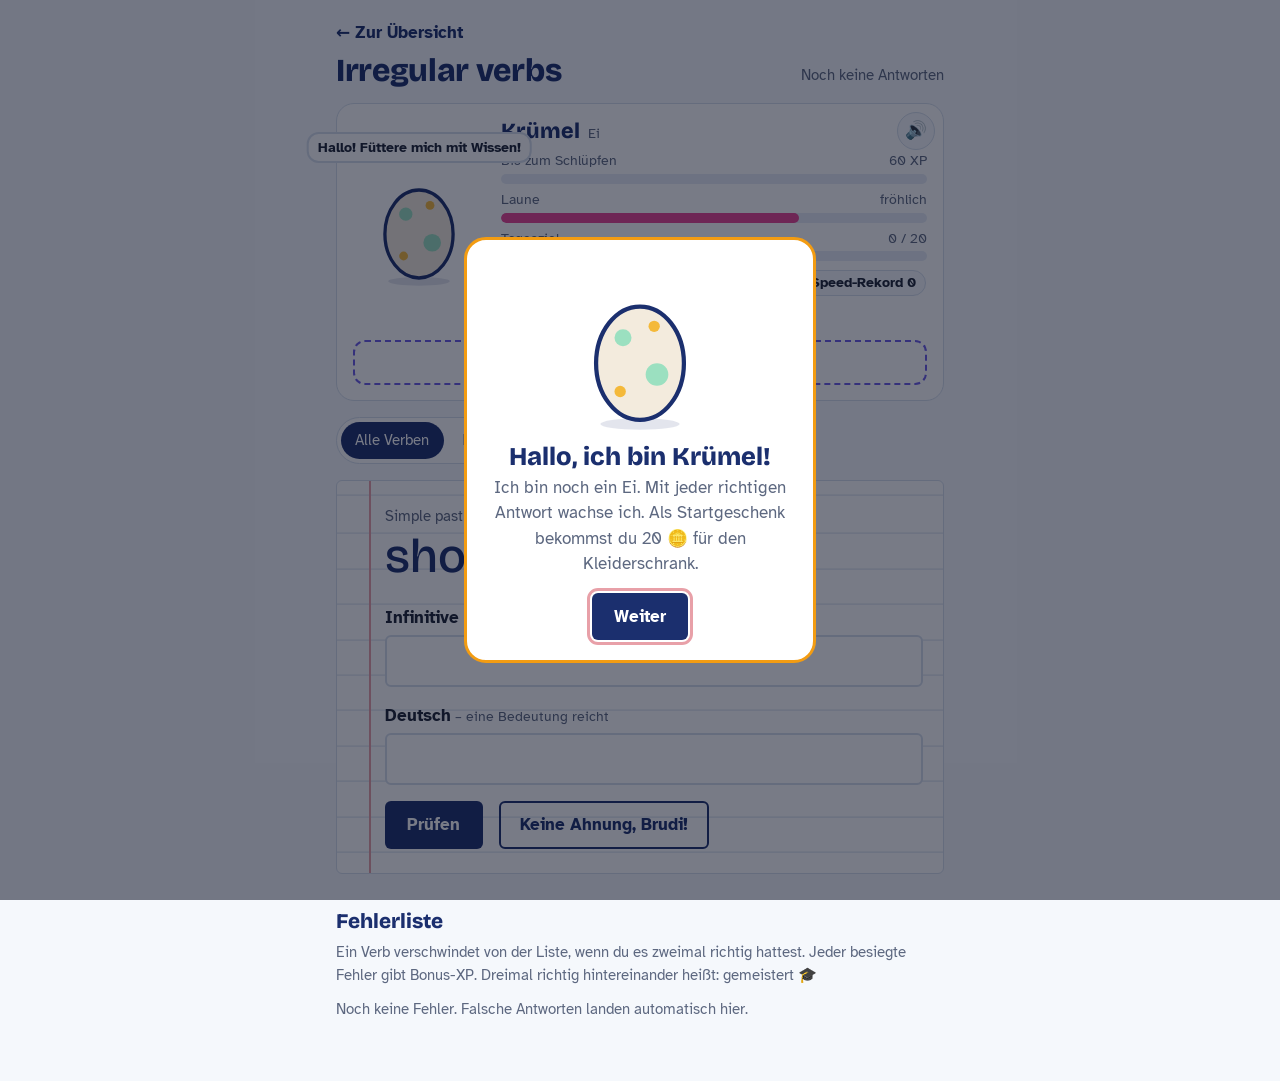
==== commit 7c80120b: "Add files via upload" ====
--- a/englisch-irregular-verbs.html
+++ b/englisch-irregular-verbs.html
@@ -267,6 +267,7 @@
   $("speedTime").textContent = Math.floor(sec/60) + ":" + String(sec%60).padStart(2,"0");
   $("speedFill").style.width = (left / (SPEED_SECONDS*1000) * 100) + "%";
   $("speedBar").classList.toggle("low", sec <= 10);
+  if(sec <= 5 && sec > 0 && sec !== speed.lastTick){ speed.lastTick = sec; K.sfx("tick"); }
   $("speedScore").textContent = speed.score + " ✓";
   if(left <= 0) stopSpeed(true);
 }
@@ -318,13 +319,14 @@
   clearInterval(speed.timer); speed.timer = null;
   $("speedBar").hidden = true; $("quiz").hidden = true; $("f1").hidden = false;
   if(finished){
+    K.sfx("end");
     const score = speed.score, old = T.speedBest;
     $("speedEnd").hidden = false;
     $("speedResult").textContent = score;
     if(score > old){
       T.speedBest = score; saveT();
       $("speedResultText").textContent = old ? "Neuer Rekord! Vorher waren es " + old + ". Bonus: +" + SPEED_RECORD_COINS + " 🪙" : "Dein erster Rekord! Bonus: +" + SPEED_RECORD_COINS + " 🪙";
-      K.bonusCoins(SPEED_RECORD_COINS);
+      setTimeout(()=>{ K.bonusCoins(SPEED_RECORD_COINS); K.sfx("fanfare"); }, 600);
       K.say("Rekord! Wahnsinn!", 3000);
     }else{
       const diff = old - score;
--- a/style.css
+++ b/style.css
@@ -23,6 +23,7 @@
   color-scheme:dark;
 }
 *,*::before,*::after{box-sizing:inherit}
+[hidden]{display:none !important}
 html{scroll-padding-top:env(safe-area-inset-top,0px)}
 body{margin:0;background:var(--paper);color:var(--text);
   font-family:"Atkinson Hyperlegible",system-ui,-apple-system,"Segoe UI",sans-serif;font-size:1.0625rem;line-height:1.5}
@@ -229,3 +230,42 @@
 .cel-label{display:block;font-weight:700;margin:0 0 .3rem}
 .cel-name{width:100%;margin-bottom:1rem;text-align:center}
 @media (max-width:460px){.zoo-detail{grid-template-columns:1fr;justify-items:start}.zd-pet{justify-self:center}}
+
+/* ---- Musik-Trainer ---- */
+.staff-wrap{position:relative;color:var(--ink);margin:.25rem 0 1rem;touch-action:none}
+.staff-wrap svg{width:100%;height:auto;display:block;overflow:visible}
+.staff-wrap svg:focus-visible{outline:3px solid var(--margin);outline-offset:4px;border-radius:8px}
+.staff-wrap.tap svg{cursor:pointer}
+.move-btns{display:flex;gap:.5rem;align-items:center;flex-wrap:wrap;margin:-.25rem 0 1rem}
+.round-btn{font:inherit;font-weight:800;font-size:1.2rem;width:3rem;height:3rem;border-radius:50%;border:2px solid var(--ink);background:var(--sheet);color:var(--ink);cursor:pointer}
+.round-btn:focus-visible,.key:focus-visible,.pal:focus-visible,.opt:focus-visible{outline:3px solid var(--margin);outline-offset:2px}
+.hint-text{color:var(--muted);font-size:.95rem}
+.keypad{display:grid;grid-template-columns:repeat(5,minmax(2.6rem,1fr));gap:.4rem;max-width:20rem;margin:.5rem 0 1rem}
+.key{font:inherit;font-weight:700;font-size:1.25rem;padding:.45rem 0;border-radius:10px;border:2px solid var(--rule);background:var(--paper);color:var(--text);cursor:pointer}
+.key.wide{grid-column:span 2}
+.name-field{max-width:12rem}
+.palette{display:flex;flex-wrap:wrap;gap:.5rem;margin:.25rem 0 1rem}
+.pal{font:inherit;display:flex;flex-direction:column;align-items:center;gap:.1rem;min-width:4.6rem;padding:.3rem .4rem .45rem;border-radius:12px;border:2px solid var(--rule);background:var(--paper);color:var(--ink);cursor:pointer}
+.pal svg{width:44px;height:58px;overflow:visible}
+.pal span{font-size:.82rem;font-weight:700;color:var(--text)}
+.pal.undo{justify-content:center;font-weight:700;color:var(--text)}
+.count-row{position:relative;height:2.6rem}
+.count-row input{position:absolute;transform:translateX(-50%);width:2.4rem;text-align:center;font:inherit;font-size:1.1rem;font-weight:700;padding:.3rem 0;border:2px solid var(--rule);border-radius:6px;background:var(--field);color:var(--text)}
+.count-row input:focus-visible{outline:none;border-color:var(--ink)}
+.count-row input.ok{border-color:var(--ok);background:var(--ok-bg)}
+.count-row input.bad{border-color:var(--bad);background:var(--bad-bg)}
+.count-sol{position:absolute;transform:translateX(-50%);top:2.55rem;font-size:.85rem;font-weight:700;color:var(--bad)}
+.opts{display:flex;flex-wrap:wrap;gap:.5rem;margin:.25rem 0 1rem}
+.opt{font:inherit;font-weight:700;font-size:1.05rem;padding:.55rem 1rem;border-radius:10px;border:2px solid var(--rule);background:var(--paper);color:var(--text);cursor:pointer;min-width:3.2rem}
+.opt.ok{border-color:var(--ok);background:var(--ok-bg);color:var(--ok)}
+.opt.bad{border-color:var(--bad);background:var(--bad-bg);color:var(--bad)}
+.opt:disabled{cursor:default}
+.single-note{width:110px;color:var(--ink);margin:0 0 .5rem}
+.single-note svg{width:100%;height:auto;overflow:visible}
+
+/* ---- Ton-Schalter ---- */
+.buddy{position:relative}
+.sound-btn{position:absolute;top:.5rem;right:.5rem;width:2.4rem;height:2.4rem;border-radius:50%;border:1px solid var(--rule);background:var(--paper);font-size:1.1rem;cursor:pointer;line-height:1;padding:0}
+.sound-btn:focus-visible{outline:3px solid var(--margin);outline-offset:2px}
+.listen{font:inherit;font-weight:700;font-size:1rem;border:2px solid var(--goal);color:var(--text);background:transparent;border-radius:6px;padding:calc(.7rem - 2px) 1rem;cursor:pointer}
+.listen:focus-visible{outline:3px solid var(--margin);outline-offset:2px}
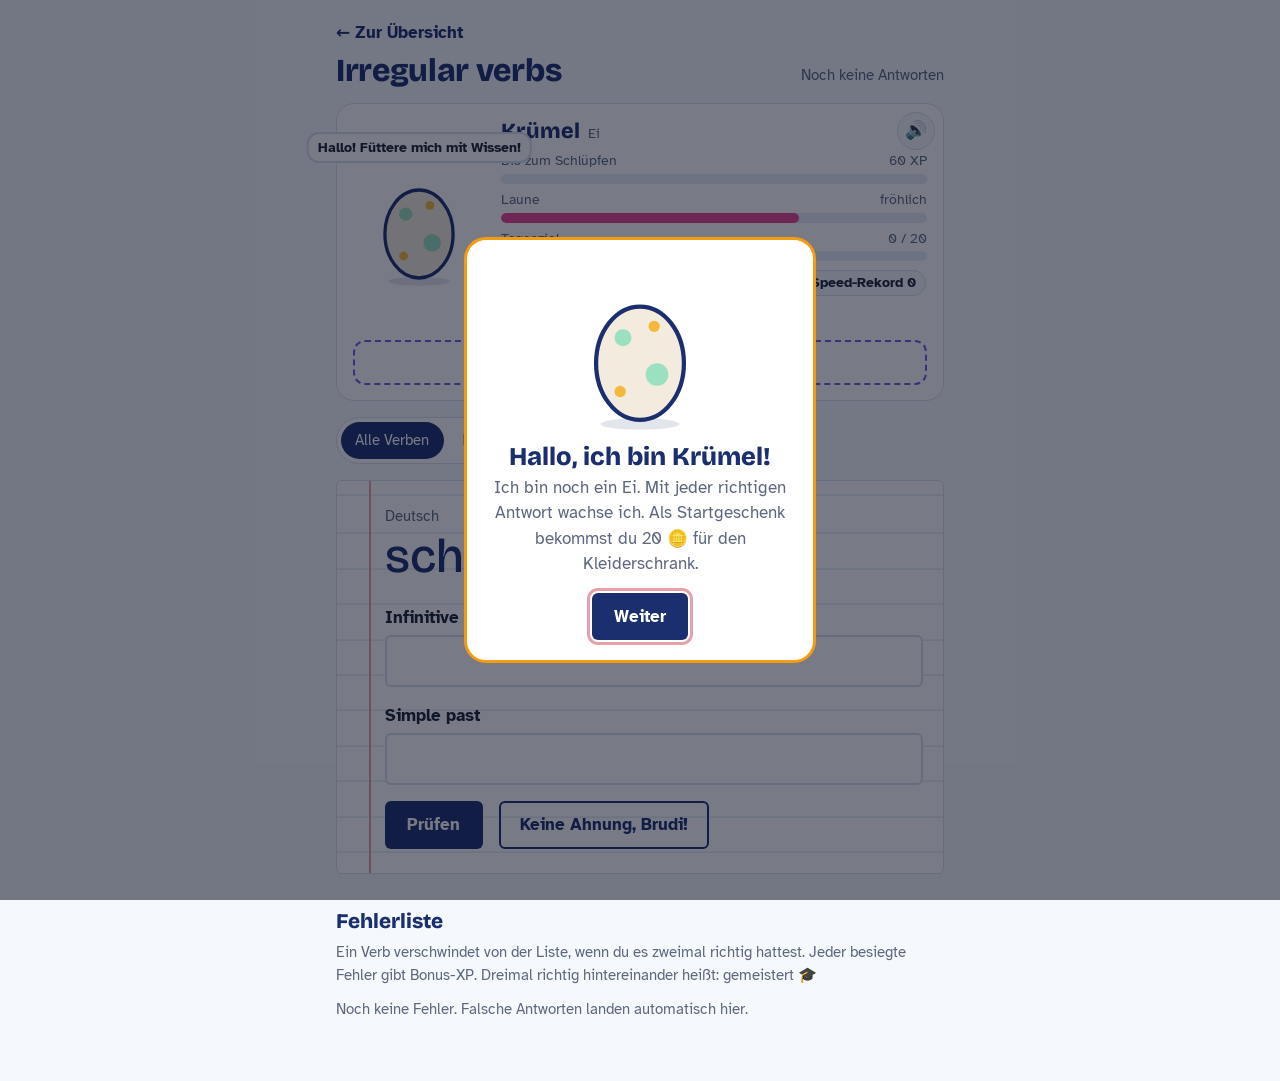
==== commit 3d913914: "Add files via upload" ====
--- a/englisch-irregular-verbs.html
+++ b/englisch-irregular-verbs.html
@@ -8,7 +8,7 @@
 <link rel="preconnect" href="https://fonts.googleapis.com">
 <link rel="preconnect" href="https://fonts.gstatic.com" crossorigin>
 <link href="https://fonts.googleapis.com/css2?family=Bricolage+Grotesque:opsz,wght@12..96,500;12..96,800&family=Atkinson+Hyperlegible:wght@400;700&display=swap" rel="stylesheet">
-<link rel="stylesheet" href="style.css">
+<link rel="stylesheet" href="style.css?v=20261110b">
 </head>
 <body>
 <main>
@@ -62,7 +62,7 @@
   </section>
 </main>
 
-<script src="kruemel.js"></script>
+<script src="kruemel.js?v=20261110b"></script>
 <script>
 const VERBS = [
 ["be","was / were","sein"],["beat","beat","schlagen; besiegen"],["become","became","werden"],
--- a/style.css
+++ b/style.css
@@ -269,3 +269,45 @@
 .sound-btn:focus-visible{outline:3px solid var(--margin);outline-offset:2px}
 .listen{font:inherit;font-weight:700;font-size:1rem;border:2px solid var(--goal);color:var(--text);background:transparent;border-radius:6px;padding:calc(.7rem - 2px) 1rem;cursor:pointer}
 .listen:focus-visible{outline:3px solid var(--margin);outline-offset:2px}
+
+/* ---- Mathe: Brüche ---- */
+.expr{display:flex;align-items:center;flex-wrap:wrap;gap:.6rem 1rem;font-family:"Bricolage Grotesque",system-ui,sans-serif;font-weight:800;font-size:clamp(1.8rem,7vw,2.6rem);color:var(--ink);margin:.25rem 0 1.25rem}
+.frac{display:inline-flex;flex-direction:column;align-items:center;line-height:1.05;vertical-align:middle}
+.frac > :first-child{border-bottom:.12em solid currentColor;padding:0 .12em .04em}
+.frac > :last-child{padding:.04em .12em 0}
+.mixed{display:inline-flex;align-items:center;gap:.08em}
+.frac.in{gap:.3rem}
+.frac.in > :first-child{border-bottom:none;padding:0}
+.frac.in .bar{width:100%;height:.12em;background:currentColor;border-radius:2px}
+.num-in{width:3.6rem;font:inherit;font-size:clamp(1.4rem,5.5vw,1.9rem);text-align:center;padding:.1rem 0;border:2px solid var(--rule);border-radius:8px;background:var(--field);color:var(--text)}
+.num-in:focus-visible{outline:none;border-color:var(--ink)}
+.num-in.ok{border-color:var(--ok);background:var(--ok-bg)}
+.num-in.bad{border-color:var(--bad);background:var(--bad-bg)}
+.num-in[readonly]:not(.ok):not(.bad){border-style:dashed}
+.fixed-num{min-width:3.6rem;text-align:center}
+.cmp-btns{display:flex;gap:.6rem;margin:0 0 1rem}
+.cmp{font-family:"Bricolage Grotesque",system-ui,sans-serif;font-weight:800;font-size:2rem;width:4rem;height:4rem;border-radius:14px;border:2px solid var(--rule);background:var(--paper);color:var(--ink);cursor:pointer}
+.cmp:focus-visible{outline:3px solid var(--margin);outline-offset:2px}
+.cmp.ok{border-color:var(--ok);background:var(--ok-bg);color:var(--ok)}
+.cmp.bad{border-color:var(--bad);background:var(--bad-bg);color:var(--bad)}
+.cmp-slot{display:inline-block;min-width:1.2em;text-align:center;color:var(--muted)}
+.way{background:var(--paper);border-left:4px solid var(--goal);border-radius:6px;padding:.6rem .8rem;margin:.75rem 0 0;font-size:1rem}
+.way strong{color:var(--ink)}
+.bars{display:grid;gap:.4rem;margin:.6rem 0 0;max-width:22rem}
+.fbar{display:flex;height:1.1rem;border:2px solid var(--ink);border-radius:4px;overflow:hidden}
+.fbar span{flex:1;border-right:1px solid var(--ink)}
+.fbar span:last-child{border-right:none}
+.fbar span.on{background:var(--goal)}
+.bar-row{display:grid;grid-template-columns:3rem 1fr;align-items:center;gap:.5rem;font-weight:700}
+.hn-list{display:flex;flex-direction:column;align-items:flex-start;gap:.7rem;width:100%}
+.hn-item{display:inline-flex;align-items:center;gap:.9rem;background:var(--paper);border:2px solid var(--rule);border-radius:14px;padding:.45rem 1rem}
+.hn-item .eq{color:var(--muted)}
+.tiles{display:flex;flex-wrap:wrap;gap:.6rem;min-height:5.2rem;align-items:center;margin:0 0 .75rem}
+.tile{font-family:"Bricolage Grotesque",system-ui,sans-serif;font-weight:800;font-size:1.7rem;color:var(--ink);background:var(--paper);border:2px solid var(--rule);border-radius:12px;padding:.35rem .8rem;cursor:pointer;min-width:3.6rem}
+.tile:focus-visible{outline:3px solid var(--margin);outline-offset:2px}
+.tile.ok{border-color:var(--ok);background:var(--ok-bg)}
+.tile.bad{border-color:var(--bad);background:var(--bad-bg)}
+.order-row{display:flex;flex-wrap:wrap;align-items:center;gap:.4rem;min-height:5.2rem;border:2px dashed var(--rule);border-radius:14px;padding:.4rem .6rem;margin:0 0 .75rem}
+.order-row .lt{font-family:"Bricolage Grotesque",system-ui,sans-serif;font-weight:800;font-size:1.6rem;color:var(--muted)}
+.order-hint{color:var(--muted);font-size:.92rem;margin:0}
+.set{font-family:ui-monospace,Menlo,Consolas,monospace;font-size:.92rem}
